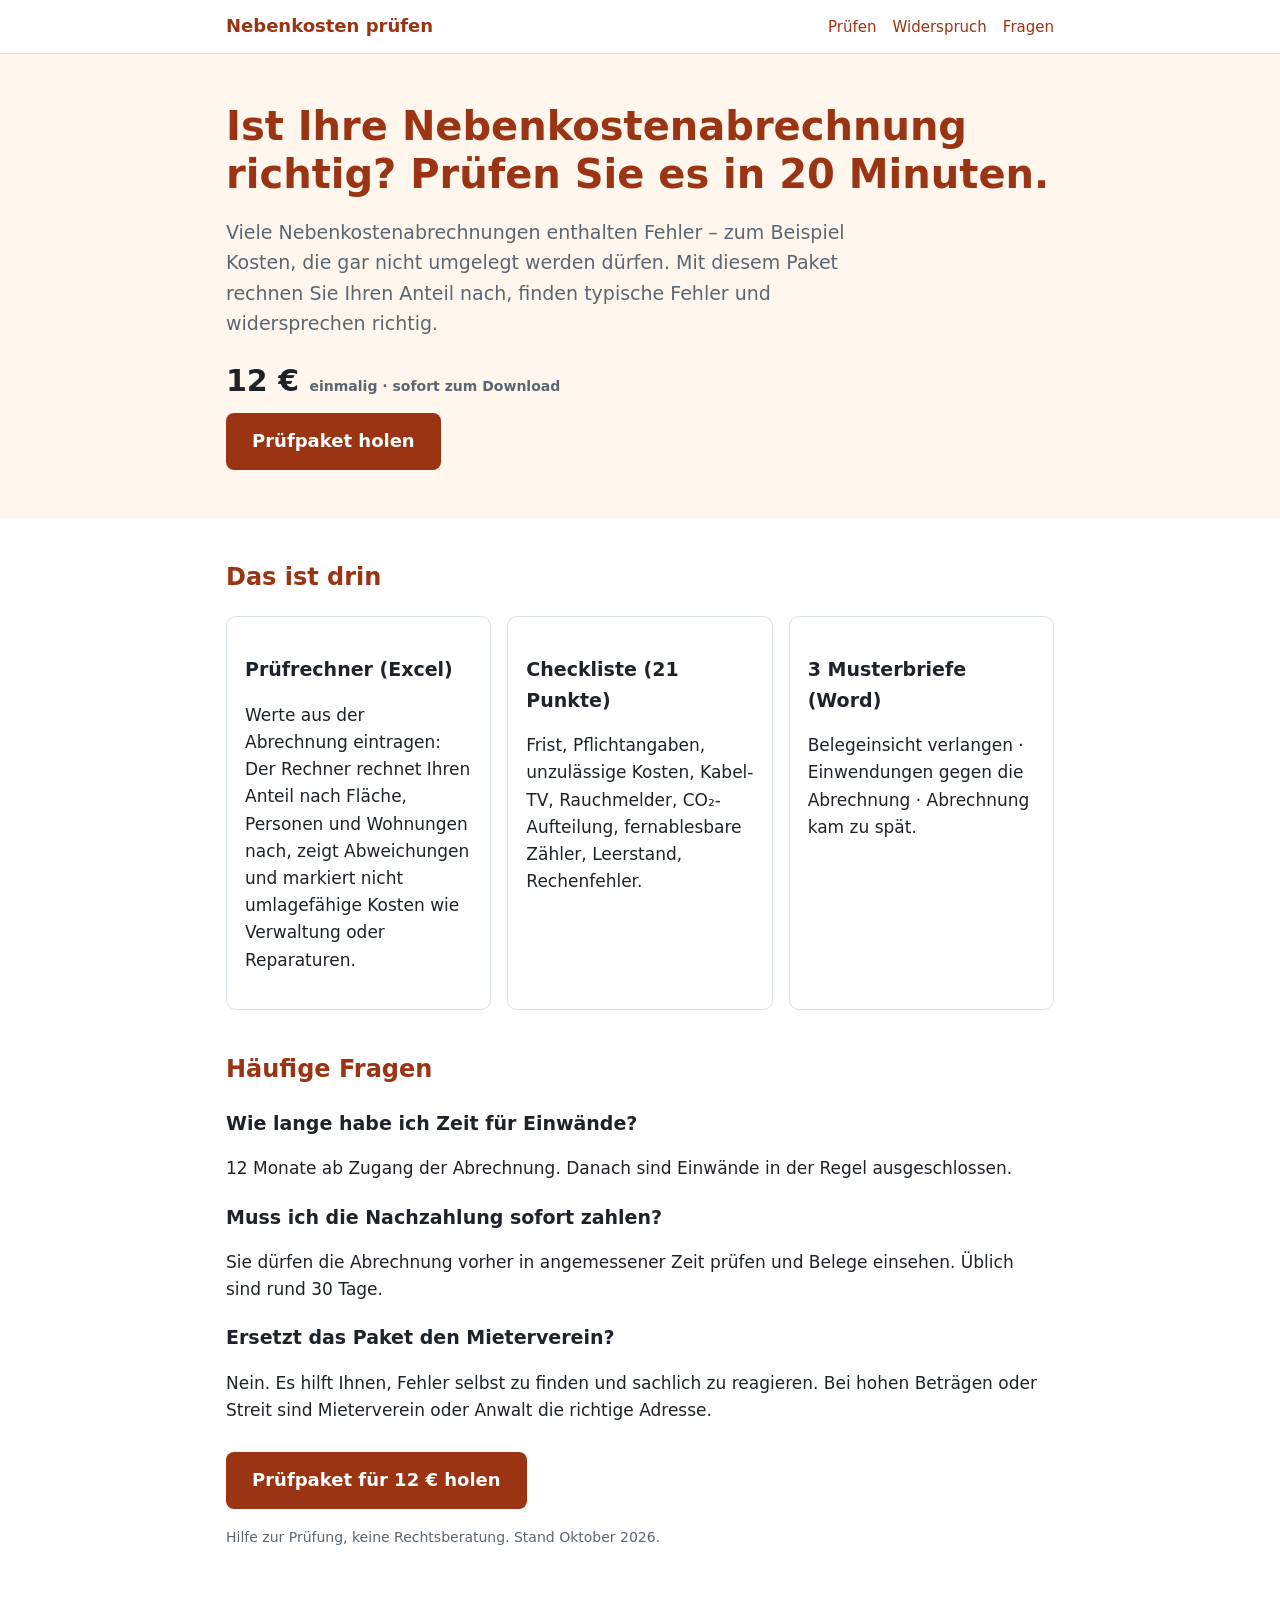
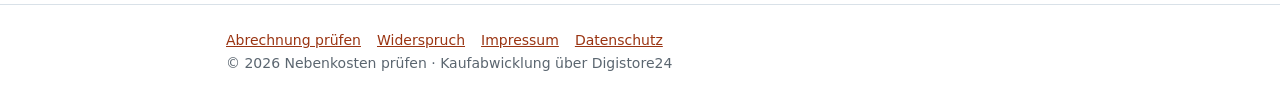
==== index.html @ 0e9577e0 "Nebenkosten prüfen: Website Co-Authored-By: Claude Opus 5.5 <noreply@anthropic.com>" ====
<!doctype html>
<html lang="de">
<head>
<meta charset="utf-8">
<meta name="viewport" content="width=device-width, initial-scale=1">
<title>Nebenkostenabrechnung prüfen: Prüfrechner, Checkliste & Musterbriefe für Mieter</title>
<meta name="description" content="Nebenkostenabrechnung selbst prüfen: Excel-Prüfrechner, Checkliste mit 21 typischen Fehlern und Musterbriefe für Belegeinsicht und Widerspruch. 12 € statt Rätselraten.">
<link rel="canonical" href="https://n0mchen.github.io/nebenkosten-pruefen/">
<link rel="stylesheet" href="style.css">
<script type="application/ld+json">
{"@context":"https://schema.org","@type":"Product","name":"Nebenkostenabrechnung prüfen – Paket für Mieter","description":"Excel-Prüfrechner, Checkliste mit 21 Prüfpunkten und 3 Musterbriefe (Belegeinsicht, Einwendungen, verspätete Abrechnung).","offers":{"@type":"Offer","price":"12.00","priceCurrency":"EUR","availability":"https://schema.org/InStock","url":"https://n0mchen.github.io/nebenkosten-pruefen/"}}
</script>
<script type="application/ld+json" id="faq-auto">{"@context": "https://schema.org", "@type": "FAQPage", "mainEntity": [{"@type": "Question", "name": "Wie lange habe ich Zeit für Einwände?", "acceptedAnswer": {"@type": "Answer", "text": "12 Monate ab Zugang der Abrechnung. Danach sind Einwände in der Regel ausgeschlossen."}}, {"@type": "Question", "name": "Muss ich die Nachzahlung sofort zahlen?", "acceptedAnswer": {"@type": "Answer", "text": "Sie dürfen die Abrechnung vorher in angemessener Zeit prüfen und Belege einsehen. Üblich sind rund 30 Tage."}}, {"@type": "Question", "name": "Ersetzt das Paket den Mieterverein?", "acceptedAnswer": {"@type": "Answer", "text": "Nein. Es hilft Ihnen, Fehler selbst zu finden und sachlich zu reagieren. Bei hohen Beträgen oder Streit sind Mieterverein oder Anwalt die richtige Adresse."}}]}</script>
</head>
<body>
<header><div class="wrap"><a class="logo" href="./">Nebenkosten prüfen</a>
<nav><a href="ratgeber/nebenkostenabrechnung-pruefen.html">Prüfen</a><a href="ratgeber/widerspruch-nebenkostenabrechnung.html">Widerspruch</a><a href="#fragen">Fragen</a></nav></div></header>
<section class="hero"><div class="wrap">
<h1>Ist Ihre Nebenkostenabrechnung richtig? Prüfen Sie es in 20 Minuten.</h1>
<p class="lead">Viele Nebenkostenabrechnungen enthalten Fehler – zum Beispiel Kosten, die gar nicht umgelegt werden dürfen. Mit diesem Paket rechnen Sie Ihren Anteil nach, finden typische Fehler und widersprechen richtig.</p>
<p class="preis">12 € <span class="klein">einmalig · sofort zum Download</span></p>
<a class="btn" href="PRODUKT10_LINK">Prüfpaket holen</a>
</div></section>
<main class="wrap">
<h2>Das ist drin</h2>
<div class="grid">
<div class="karte"><h3>Prüfrechner (Excel)</h3><p>Werte aus der Abrechnung eintragen: Der Rechner rechnet Ihren Anteil nach Fläche, Personen und Wohnungen nach, zeigt Abweichungen und markiert nicht umlagefähige Kosten wie Verwaltung oder Reparaturen.</p></div>
<div class="karte"><h3>Checkliste (21 Punkte)</h3><p>Frist, Pflichtangaben, unzulässige Kosten, Kabel-TV, Rauchmelder, CO₂-Aufteilung, fernablesbare Zähler, Leerstand, Rechenfehler.</p></div>
<div class="karte"><h3>3 Musterbriefe (Word)</h3><p>Belegeinsicht verlangen · Einwendungen gegen die Abrechnung · Abrechnung kam zu spät.</p></div>
</div>

<h2 id="fragen">Häufige Fragen</h2>
<h3>Wie lange habe ich Zeit für Einwände?</h3>
<p>12 Monate ab Zugang der Abrechnung. Danach sind Einwände in der Regel ausgeschlossen.</p>
<h3>Muss ich die Nachzahlung sofort zahlen?</h3>
<p>Sie dürfen die Abrechnung vorher in angemessener Zeit prüfen und Belege einsehen. Üblich sind rund 30 Tage.</p>
<h3>Ersetzt das Paket den Mieterverein?</h3>
<p>Nein. Es hilft Ihnen, Fehler selbst zu finden und sachlich zu reagieren. Bei hohen Beträgen oder Streit sind Mieterverein oder Anwalt die richtige Adresse.</p>
<p style="margin-top:28px"><a class="btn" href="PRODUKT10_LINK">Prüfpaket für 12 € holen</a></p>
<p class="klein">Hilfe zur Prüfung, keine Rechtsberatung. Stand Oktober 2026.</p>
</main>
<footer><div class="wrap"><a href="ratgeber/nebenkostenabrechnung-pruefen.html">Abrechnung prüfen</a><a href="ratgeber/widerspruch-nebenkostenabrechnung.html">Widerspruch</a><a href="impressum.html">Impressum</a><a href="datenschutz.html">Datenschutz</a><br>© 2026 Nebenkosten prüfen · Kaufabwicklung über Digistore24</div></footer>
</body>
</html>
---- style.css ----
:root{--blau:#9A3412;--hell:#FFF7ED;--gelb:#FFF2CC;--text:#1d2329;--grau:#5b6670;--rand:#d9e1e8}
*{box-sizing:border-box}
body{margin:0;font-family:system-ui,-apple-system,"Segoe UI",Arial,sans-serif;color:var(--text);background:#fff;line-height:1.6;font-size:17px}
a{color:var(--blau)}
.wrap{max-width:860px;margin:0 auto;padding:0 16px}
header{border-bottom:1px solid var(--rand)}
header .wrap{display:flex;justify-content:space-between;align-items:center;gap:12px;padding-top:12px;padding-bottom:12px;flex-wrap:wrap}
.logo{font-weight:700;color:var(--blau);text-decoration:none;font-size:18px}
nav a{margin-left:16px;text-decoration:none;font-size:15px}
.hero{background:var(--hell);padding:48px 0}
h1{font-size:clamp(28px,5vw,40px);line-height:1.2;margin:0 0 16px;color:var(--blau)}
h2{font-size:24px;color:var(--blau);margin-top:40px}
h3{font-size:19px;margin-bottom:4px}
.lead{font-size:19px;color:var(--grau);max-width:680px}
.btn{display:inline-block;background:var(--blau);color:#fff;padding:14px 26px;border-radius:8px;text-decoration:none;font-weight:700;font-size:18px}
.btn:hover{opacity:.9}
.preis{font-size:30px;font-weight:700;margin:8px 0}
.grid{display:grid;grid-template-columns:repeat(auto-fit,minmax(240px,1fr));gap:16px}
.karte{border:1px solid var(--rand);border-radius:10px;padding:18px;background:#fff}
.hinweis{background:var(--gelb);border-left:4px solid #e0b000;padding:12px 16px;border-radius:6px}
.check li{list-style:none;margin:6px 0}
.check li::before{content:"✓ ";color:#2e7d32;font-weight:700}
table{border-collapse:collapse;width:100%;font-size:15px}
th,td{border:1px solid var(--rand);padding:8px;text-align:left}
th{background:var(--hell)}
.tabelle{overflow-x:auto}
img{max-width:100%;height:auto}
footer{border-top:1px solid var(--rand);margin-top:56px;padding:24px 0;font-size:14px;color:var(--grau)}
footer a{margin-right:16px}
.klein{font-size:14px;color:var(--grau)}
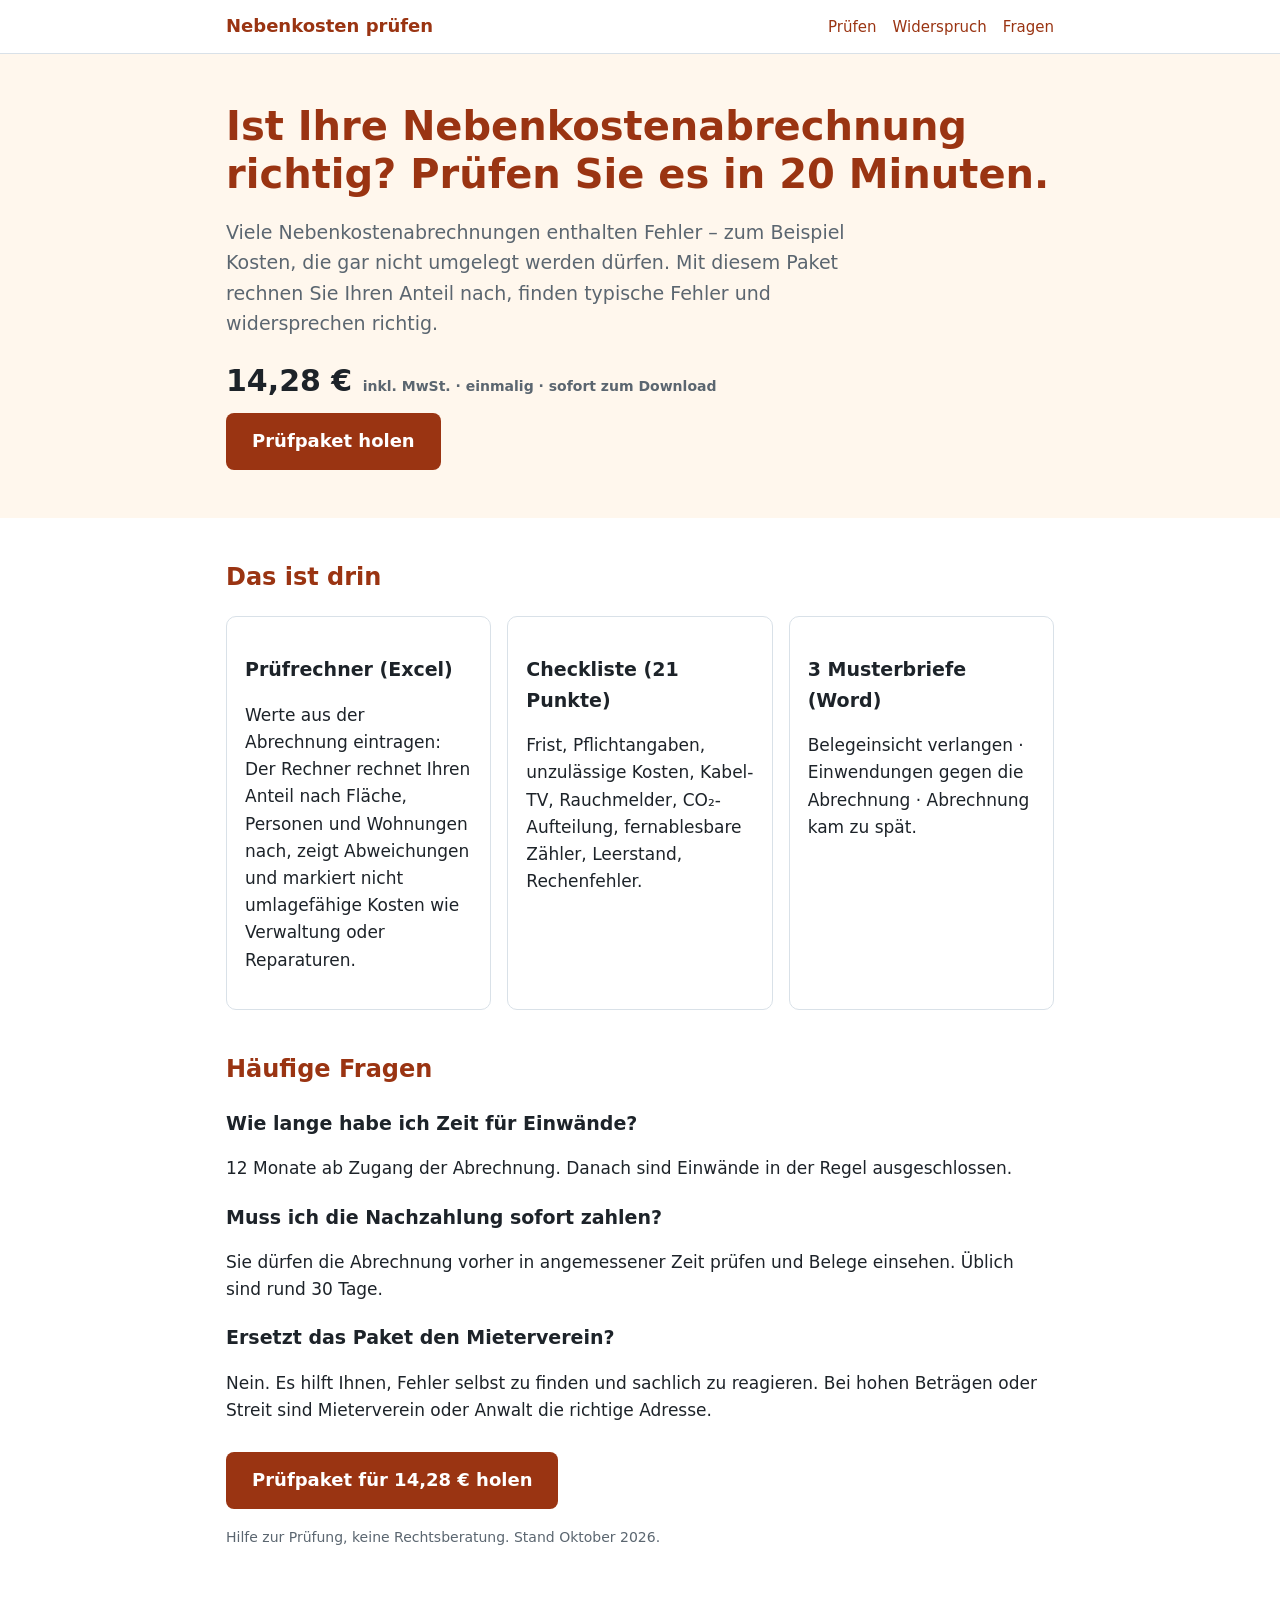
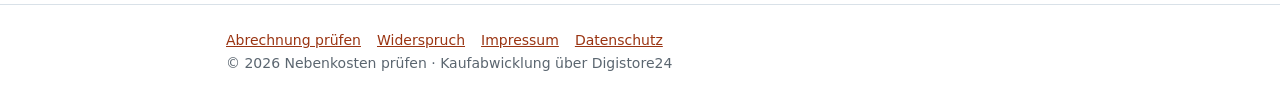
==== commit 9be7f085: "Preise an Digistore angepasst (MwSt.) Co-Authored-By: Claude Opus 5.5 <noreply@anthropic.com>" ====
--- a/index.html
+++ b/index.html
@@ -4,11 +4,11 @@
 <meta charset="utf-8">
 <meta name="viewport" content="width=device-width, initial-scale=1">
 <title>Nebenkostenabrechnung prüfen: Prüfrechner, Checkliste & Musterbriefe für Mieter</title>
-<meta name="description" content="Nebenkostenabrechnung selbst prüfen: Excel-Prüfrechner, Checkliste mit 21 typischen Fehlern und Musterbriefe für Belegeinsicht und Widerspruch. 12 € statt Rätselraten.">
+<meta name="description" content="Nebenkostenabrechnung selbst prüfen: Excel-Prüfrechner, Checkliste mit 21 typischen Fehlern und Musterbriefe für Belegeinsicht und Widerspruch. 14,28 € statt Rätselraten.">
 <link rel="canonical" href="https://n0mchen.github.io/nebenkosten-pruefen/">
 <link rel="stylesheet" href="style.css">
 <script type="application/ld+json">
-{"@context":"https://schema.org","@type":"Product","name":"Nebenkostenabrechnung prüfen – Paket für Mieter","description":"Excel-Prüfrechner, Checkliste mit 21 Prüfpunkten und 3 Musterbriefe (Belegeinsicht, Einwendungen, verspätete Abrechnung).","offers":{"@type":"Offer","price":"12.00","priceCurrency":"EUR","availability":"https://schema.org/InStock","url":"https://n0mchen.github.io/nebenkosten-pruefen/"}}
+{"@context":"https://schema.org","@type":"Product","name":"Nebenkostenabrechnung prüfen – Paket für Mieter","description":"Excel-Prüfrechner, Checkliste mit 21 Prüfpunkten und 3 Musterbriefe (Belegeinsicht, Einwendungen, verspätete Abrechnung).","offers":{"@type":"Offer","price":"14.28","priceCurrency":"EUR","availability":"https://schema.org/InStock","url":"https://n0mchen.github.io/nebenkosten-pruefen/"}}
 </script>
 <script type="application/ld+json" id="faq-auto">{"@context": "https://schema.org", "@type": "FAQPage", "mainEntity": [{"@type": "Question", "name": "Wie lange habe ich Zeit für Einwände?", "acceptedAnswer": {"@type": "Answer", "text": "12 Monate ab Zugang der Abrechnung. Danach sind Einwände in der Regel ausgeschlossen."}}, {"@type": "Question", "name": "Muss ich die Nachzahlung sofort zahlen?", "acceptedAnswer": {"@type": "Answer", "text": "Sie dürfen die Abrechnung vorher in angemessener Zeit prüfen und Belege einsehen. Üblich sind rund 30 Tage."}}, {"@type": "Question", "name": "Ersetzt das Paket den Mieterverein?", "acceptedAnswer": {"@type": "Answer", "text": "Nein. Es hilft Ihnen, Fehler selbst zu finden und sachlich zu reagieren. Bei hohen Beträgen oder Streit sind Mieterverein oder Anwalt die richtige Adresse."}}]}</script>
 </head>
@@ -18,8 +18,8 @@
 <section class="hero"><div class="wrap">
 <h1>Ist Ihre Nebenkostenabrechnung richtig? Prüfen Sie es in 20 Minuten.</h1>
 <p class="lead">Viele Nebenkostenabrechnungen enthalten Fehler – zum Beispiel Kosten, die gar nicht umgelegt werden dürfen. Mit diesem Paket rechnen Sie Ihren Anteil nach, finden typische Fehler und widersprechen richtig.</p>
-<p class="preis">12 € <span class="klein">einmalig · sofort zum Download</span></p>
-<a class="btn" href="PRODUKT10_LINK">Prüfpaket holen</a>
+<p class="preis">14,28 € <span class="klein">inkl. MwSt. · einmalig · sofort zum Download</span></p>
+<a class="btn" href="https://www.checkout-ds24.com/product/743243">Prüfpaket holen</a>
 </div></section>
 <main class="wrap">
 <h2>Das ist drin</h2>
@@ -36,7 +36,7 @@
 <p>Sie dürfen die Abrechnung vorher in angemessener Zeit prüfen und Belege einsehen. Üblich sind rund 30 Tage.</p>
 <h3>Ersetzt das Paket den Mieterverein?</h3>
 <p>Nein. Es hilft Ihnen, Fehler selbst zu finden und sachlich zu reagieren. Bei hohen Beträgen oder Streit sind Mieterverein oder Anwalt die richtige Adresse.</p>
-<p style="margin-top:28px"><a class="btn" href="PRODUKT10_LINK">Prüfpaket für 12 € holen</a></p>
+<p style="margin-top:28px"><a class="btn" href="https://www.checkout-ds24.com/product/743243">Prüfpaket für 14,28 € holen</a></p>
 <p class="klein">Hilfe zur Prüfung, keine Rechtsberatung. Stand Oktober 2026.</p>
 </main>
 <footer><div class="wrap"><a href="ratgeber/nebenkostenabrechnung-pruefen.html">Abrechnung prüfen</a><a href="ratgeber/widerspruch-nebenkostenabrechnung.html">Widerspruch</a><a href="impressum.html">Impressum</a><a href="datenschutz.html">Datenschutz</a><br>© 2026 Nebenkosten prüfen · Kaufabwicklung über Digistore24</div></footer>
